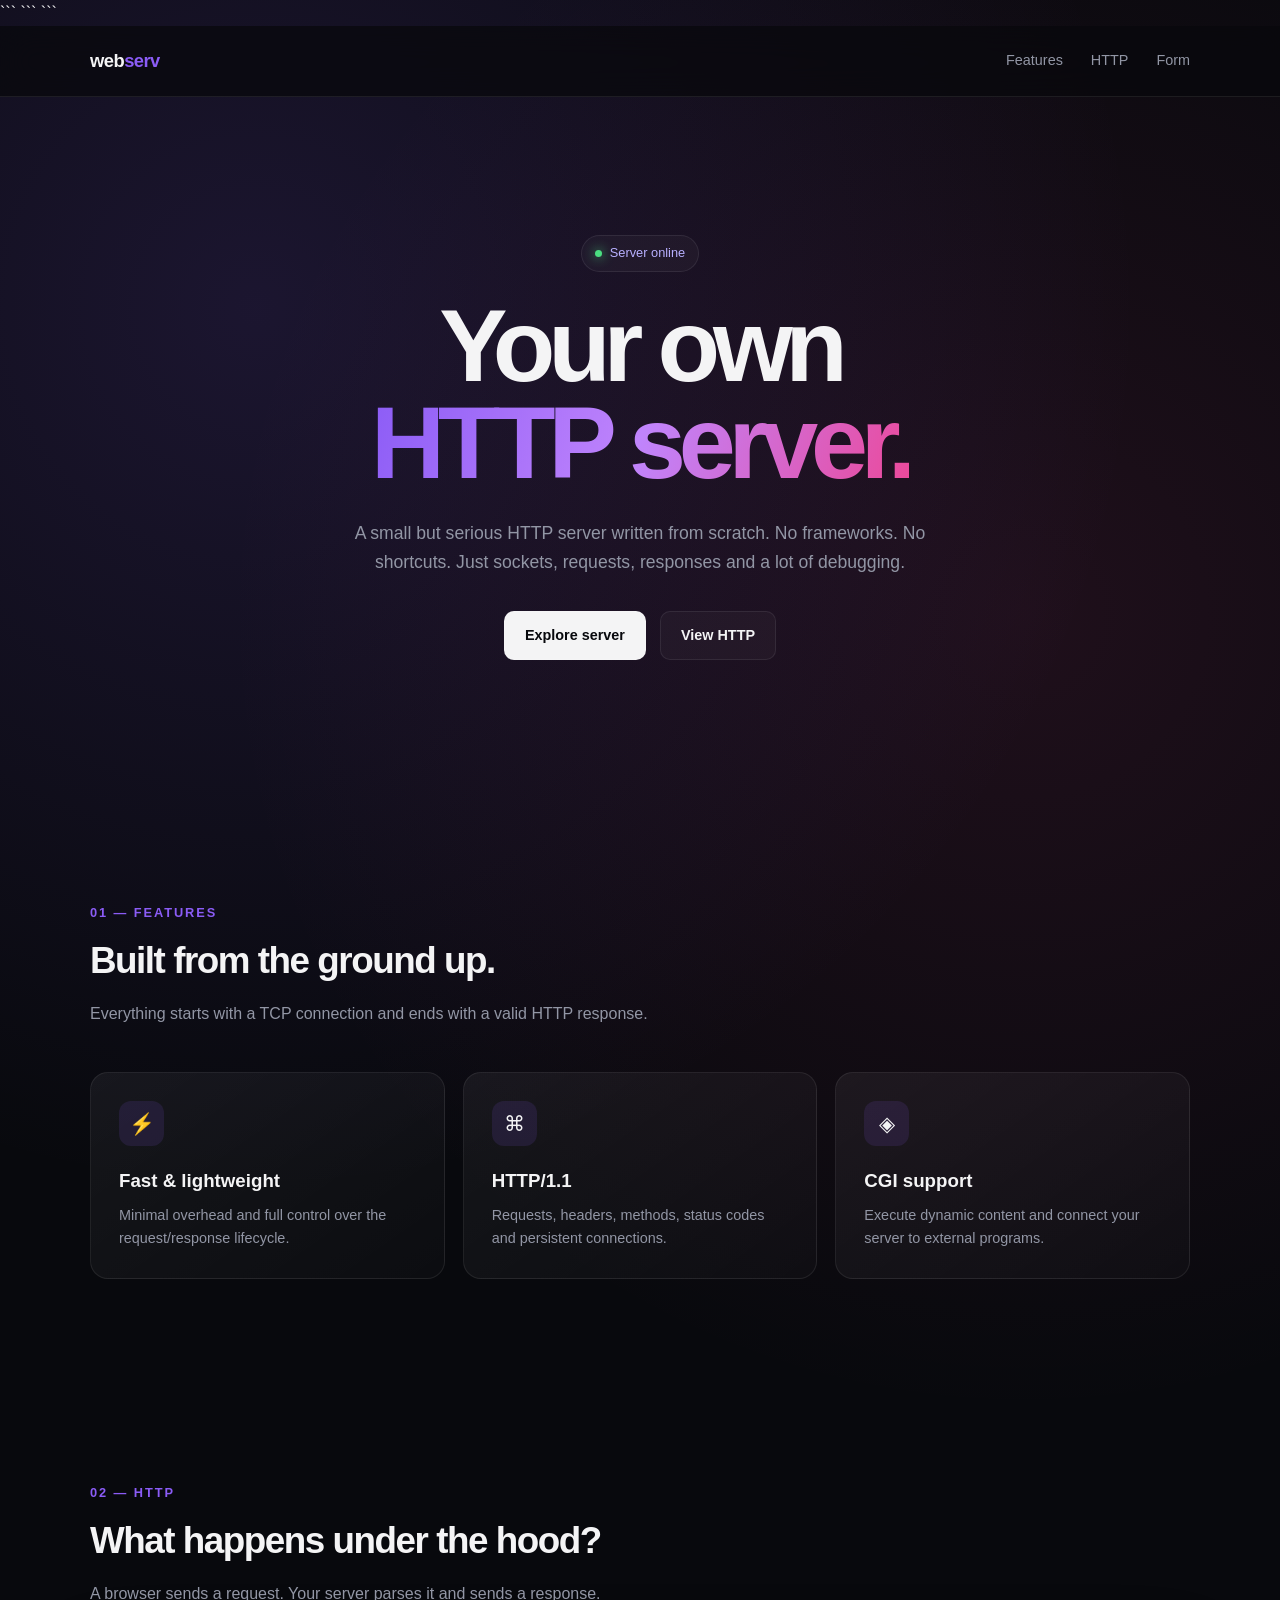
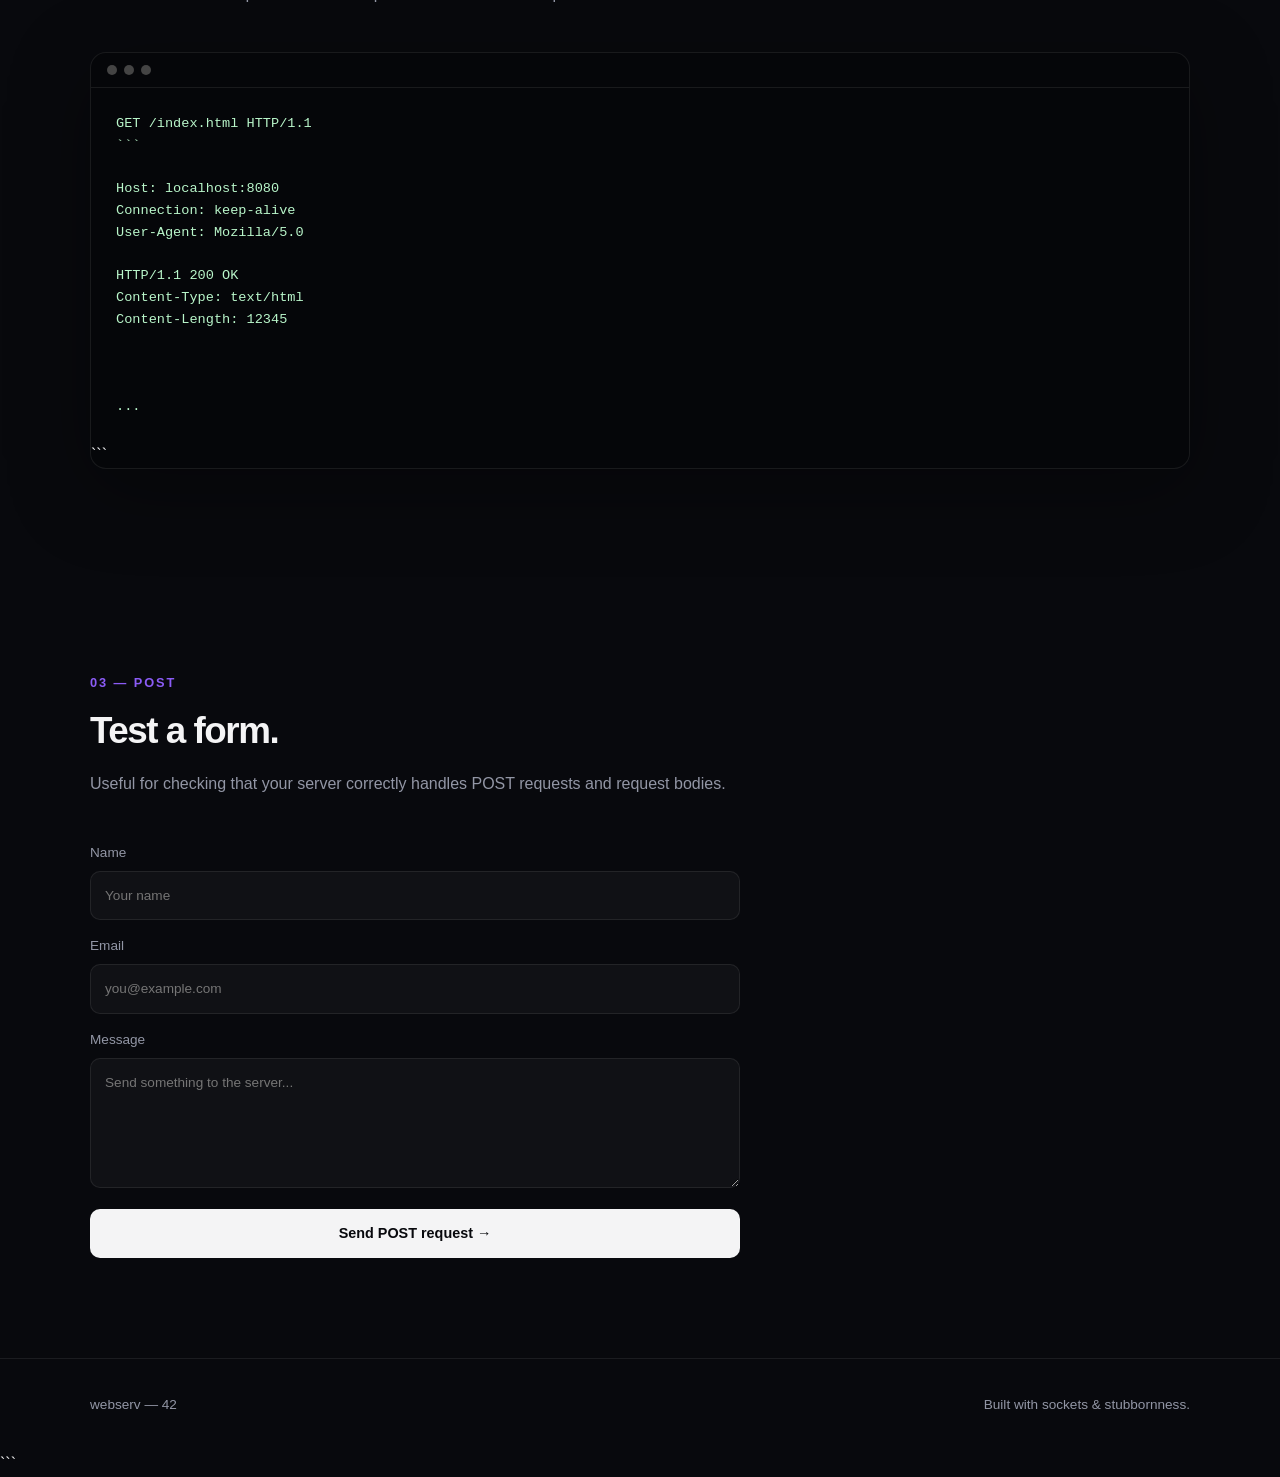
==== www/web.html @ b3bb8d5b "feat: add isKeepAlive to the _request" ====
<!DOCTYPE html>

<html lang="es">
<head>
    <meta charset="UTF-8">
    <meta name="viewport" content="width=device-width, initial-scale=1.0">
    <title>Webserv — 42</title>

```
<style>
    * {
        margin: 0;
        padding: 0;
        box-sizing: border-box;
    }

    :root {
        --bg: #08090d;
        --surface: #10121a;
        --surface-light: #171a24;
        --text: #f4f4f5;
        --muted: #9296a5;
        --accent: #8b5cf6;
        --accent-2: #ec4899;
        --border: rgba(255, 255, 255, 0.08);
    }

    html {
        scroll-behavior: smooth;
    }

    body {
        font-family: Inter, -apple-system, BlinkMacSystemFont, "Segoe UI",
                     Roboto, Helvetica, Arial, sans-serif;
        background:
            radial-gradient(circle at 20% 10%, rgba(139, 92, 246, 0.15), transparent 30%),
            radial-gradient(circle at 80% 20%, rgba(236, 72, 153, 0.10), transparent 30%),
            var(--bg);
        color: var(--text);
        min-height: 100vh;
        line-height: 1.6;
    }

    a {
        color: inherit;
        text-decoration: none;
    }

    .container {
        width: min(1100px, 92%);
        margin: auto;
    }

    /* NAVBAR */

    nav {
        position: sticky;
        top: 0;
        z-index: 10;
        border-bottom: 1px solid var(--border);
        background: rgba(8, 9, 13, 0.75);
        backdrop-filter: blur(16px);
    }

    .nav-inner {
        height: 70px;
        display: flex;
        align-items: center;
        justify-content: space-between;
    }

    .logo {
        font-size: 1.15rem;
        font-weight: 800;
        letter-spacing: -0.03em;
    }

    .logo span {
        color: var(--accent);
    }

    .nav-links {
        display: flex;
        gap: 28px;
        color: var(--muted);
        font-size: 0.9rem;
    }

    .nav-links a {
        transition: color 0.2s ease;
    }

    .nav-links a:hover {
        color: var(--text);
    }

    /* HERO */

    .hero {
        min-height: 78vh;
        display: flex;
        align-items: center;
        text-align: center;
    }

    .hero-content {
        max-width: 850px;
        margin: auto;
    }

    .badge {
        display: inline-flex;
        align-items: center;
        gap: 8px;
        padding: 7px 13px;
        border: 1px solid var(--border);
        border-radius: 999px;
        background: rgba(255, 255, 255, 0.03);
        color: #b8b0ff;
        font-size: 0.8rem;
        margin-bottom: 25px;
    }

    .dot {
        width: 7px;
        height: 7px;
        background: #4ade80;
        border-radius: 50%;
        box-shadow: 0 0 12px #4ade80;
    }

    h1 {
        font-size: clamp(3.2rem, 8vw, 6.8rem);
        line-height: 0.95;
        letter-spacing: -0.07em;
        margin-bottom: 28px;
    }

    h1 .gradient {
        background: linear-gradient(
            110deg,
            var(--accent),
            #c084fc,
            var(--accent-2)
        );
        -webkit-background-clip: text;
        background-clip: text;
        color: transparent;
    }

    .hero p {
        max-width: 650px;
        margin: auto;
        color: var(--muted);
        font-size: 1.1rem;
    }

    .buttons {
        margin-top: 35px;
        display: flex;
        justify-content: center;
        gap: 14px;
        flex-wrap: wrap;
    }

    .btn {
        padding: 12px 20px;
        border-radius: 10px;
        border: 1px solid var(--border);
        font-weight: 600;
        font-size: 0.9rem;
        transition: all 0.2s ease;
    }

    .btn-primary {
        background: var(--text);
        color: var(--bg);
    }

    .btn-secondary {
        background: rgba(255, 255, 255, 0.03);
    }

    .btn:hover {
        transform: translateY(-2px);
        border-color: rgba(255, 255, 255, 0.2);
    }

    /* SECTIONS */

    section {
        padding: 100px 0;
    }

    .section-header {
        margin-bottom: 45px;
    }

    .section-header span {
        color: var(--accent);
        font-size: 0.8rem;
        font-weight: 700;
        text-transform: uppercase;
        letter-spacing: 0.15em;
    }

    .section-header h2 {
        margin-top: 8px;
        font-size: 2.3rem;
        letter-spacing: -0.04em;
    }

    .section-header p {
        margin-top: 10px;
        color: var(--muted);
    }

    /* CARDS */

    .grid {
        display: grid;
        grid-template-columns: repeat(3, 1fr);
        gap: 18px;
    }

    .card {
        padding: 28px;
        background: linear-gradient(
            145deg,
            rgba(255,255,255,0.055),
            rgba(255,255,255,0.02)
        );
        border: 1px solid var(--border);
        border-radius: 18px;
        transition: transform 0.25s ease, border-color 0.25s ease;
    }

    .card:hover {
        transform: translateY(-5px);
        border-color: rgba(139, 92, 246, 0.4);
    }

    .icon {
        width: 45px;
        height: 45px;
        display: grid;
        place-items: center;
        border-radius: 12px;
        background: rgba(139, 92, 246, 0.12);
        margin-bottom: 20px;
        font-size: 1.3rem;
    }

    .card h3 {
        margin-bottom: 8px;
    }

    .card p {
        color: var(--muted);
        font-size: 0.9rem;
    }

    /* HTTP TEST */

    .terminal {
        border: 1px solid var(--border);
        background: #050609;
        border-radius: 16px;
        overflow: hidden;
        box-shadow: 0 20px 80px rgba(0,0,0,0.35);
    }

    .terminal-bar {
        padding: 12px 16px;
        border-bottom: 1px solid var(--border);
        display: flex;
        align-items: center;
        gap: 7px;
    }

    .terminal-dot {
        width: 10px;
        height: 10px;
        border-radius: 50%;
        background: #444;
    }

    pre {
        padding: 25px;
        overflow-x: auto;
        color: #b9f6ca;
        font-family: "SFMono-Regular", Consolas, monospace;
        font-size: 0.85rem;
    }

    /* FORM */

    .form-wrapper {
        max-width: 650px;
    }

    form {
        display: grid;
        gap: 15px;
    }

    label {
        font-size: 0.85rem;
        color: var(--muted);
    }

    input,
    textarea {
        width: 100%;
        margin-top: 7px;
        padding: 13px 14px;
        background: rgba(255,255,255,0.035);
        border: 1px solid var(--border);
        border-radius: 10px;
        color: var(--text);
        outline: none;
        font: inherit;
    }

    input:focus,
    textarea:focus {
        border-color: var(--accent);
    }

    textarea {
        min-height: 130px;
        resize: vertical;
    }

    button {
        cursor: pointer;
        border: none;
        font: inherit;
    }

    /* FOOTER */

    footer {
        padding: 35px 0;
        border-top: 1px solid var(--border);
        color: var(--muted);
        font-size: 0.85rem;
    }

    .footer-inner {
        display: flex;
        justify-content: space-between;
        gap: 20px;
        flex-wrap: wrap;
    }

    /* RESPONSIVE */

    @media (max-width: 750px) {
        .nav-links {
            display: none;
        }

        .grid {
            grid-template-columns: 1fr;
        }

        section {
            padding: 70px 0;
        }

        .hero {
            min-height: 70vh;
        }
    }
</style>
```

</head>

<body>

```
<nav>
    <div class="container nav-inner">
        <a href="#" class="logo">web<span>serv</span></a>

        <div class="nav-links">
            <a href="#features">Features</a>
            <a href="#http">HTTP</a>
            <a href="#form">Form</a>
        </div>
    </div>
</nav>

<main>

    <section class="hero">
        <div class="container hero-content">

            <div class="badge">
                <span class="dot"></span>
                Server online
            </div>

            <h1>
                Your own<br>
                <span class="gradient">HTTP server.</span>
            </h1>

            <p>
                A small but serious HTTP server written from scratch.
                No frameworks. No shortcuts. Just sockets, requests,
                responses and a lot of debugging.
            </p>

            <div class="buttons">
                <a href="#features" class="btn btn-primary">
                    Explore server
                </a>

                <a href="#http" class="btn btn-secondary">
                    View HTTP
                </a>
            </div>

        </div>
    </section>

    <section id="features">
        <div class="container">

            <div class="section-header">
                <span>01 — Features</span>
                <h2>Built from the ground up.</h2>
                <p>
                    Everything starts with a TCP connection and ends with
                    a valid HTTP response.
                </p>
            </div>

            <div class="grid">

                <article class="card">
                    <div class="icon">⚡</div>
                    <h3>Fast & lightweight</h3>
                    <p>
                        Minimal overhead and full control over the
                        request/response lifecycle.
                    </p>
                </article>

                <article class="card">
                    <div class="icon">⌘</div>
                    <h3>HTTP/1.1</h3>
                    <p>
                        Requests, headers, methods, status codes and
                        persistent connections.
                    </p>
                </article>

                <article class="card">
                    <div class="icon">◈</div>
                    <h3>CGI support</h3>
                    <p>
                        Execute dynamic content and connect your server
                        to external programs.
                    </p>
                </article>

            </div>
        </div>
    </section>

    <section id="http">
        <div class="container">

            <div class="section-header">
                <span>02 — HTTP</span>
                <h2>What happens under the hood?</h2>
                <p>
                    A browser sends a request. Your server parses it and
                    sends a response.
                </p>
            </div>

            <div class="terminal">

                <div class="terminal-bar">
                    <span class="terminal-dot"></span>
                    <span class="terminal-dot"></span>
                    <span class="terminal-dot"></span>
                </div>

                <pre>GET /index.html HTTP/1.1
```

Host: localhost:8080
Connection: keep-alive
User-Agent: Mozilla/5.0

HTTP/1.1 200 OK
Content-Type: text/html
Content-Length: 12345

<!DOCTYPE html>
<html>
...
</html></pre>

```
            </div>
        </div>
    </section>

    <section id="form">
        <div class="container">

            <div class="section-header">
                <span>03 — POST</span>
                <h2>Test a form.</h2>
                <p>
                    Useful for checking that your server correctly handles
                    POST requests and request bodies.
                </p>
            </div>

            <div class="form-wrapper">

                <form action="/submit" method="POST">

                    <label>
                        Name
                        <input
                            type="text"
                            name="name"
                            placeholder="Your name"
                            required
                        >
                    </label>

                    <label>
                        Email
                        <input
                            type="email"
                            name="email"
                            placeholder="you@example.com"
                            required
                        >
                    </label>

                    <label>
                        Message
                        <textarea
                            name="message"
                            placeholder="Send something to the server..."
                        ></textarea>
                    </label>

                    <button
                        type="submit"
                        class="btn btn-primary"
                    >
                        Send POST request →
                    </button>

                </form>

            </div>
        </div>
    </section>

</main>

<footer>
    <div class="container footer-inner">
        <span>webserv — 42</span>
        <span>Built with sockets & stubbornness.</span>
    </div>
</footer>
```

</body>
</html>
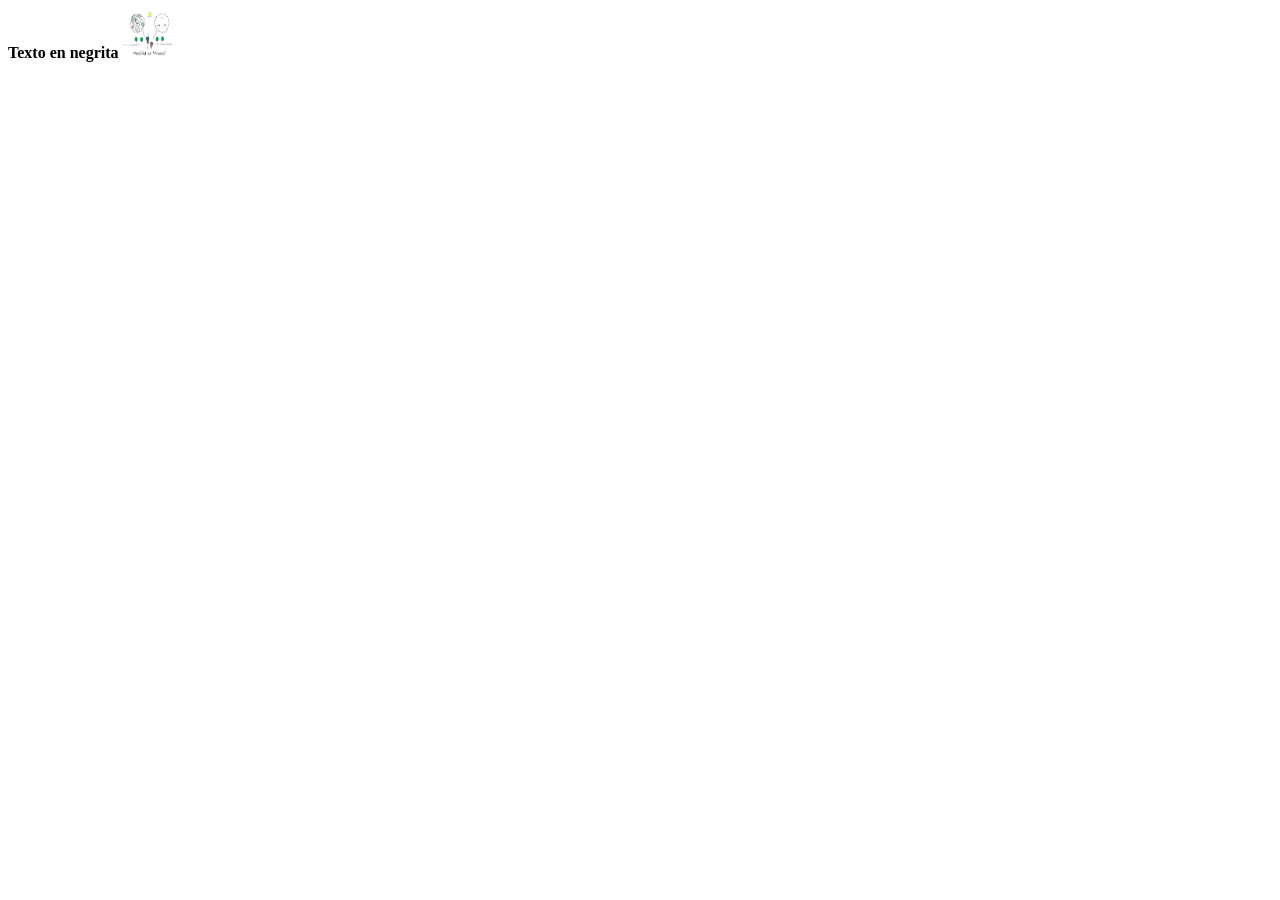
==== commit 79b9dbf3: "feat: GET implementation" ====
--- a/www/web.html
+++ b/www/web.html
@@ -1,585 +1,15 @@
 <!DOCTYPE html>
+	<head>
+		<title> Webserv </title> 
+		<script src="inv.js"> </script>
 
-<html lang="es">
-<head>
-    <meta charset="UTF-8">
-    <meta name="viewport" content="width=device-width, initial-scale=1.0">
-    <title>Webserv — 42</title>
 
-```
-<style>
-    * {
-        margin: 0;
-        padding: 0;
-        box-sizing: border-box;
-    }
-
-    :root {
-        --bg: #08090d;
-        --surface: #10121a;
-        --surface-light: #171a24;
-        --text: #f4f4f5;
-        --muted: #9296a5;
-        --accent: #8b5cf6;
-        --accent-2: #ec4899;
-        --border: rgba(255, 255, 255, 0.08);
-    }
-
-    html {
-        scroll-behavior: smooth;
-    }
-
-    body {
-        font-family: Inter, -apple-system, BlinkMacSystemFont, "Segoe UI",
-                     Roboto, Helvetica, Arial, sans-serif;
-        background:
-            radial-gradient(circle at 20% 10%, rgba(139, 92, 246, 0.15), transparent 30%),
-            radial-gradient(circle at 80% 20%, rgba(236, 72, 153, 0.10), transparent 30%),
-            var(--bg);
-        color: var(--text);
-        min-height: 100vh;
-        line-height: 1.6;
-    }
-
-    a {
-        color: inherit;
-        text-decoration: none;
-    }
-
-    .container {
-        width: min(1100px, 92%);
-        margin: auto;
-    }
-
-    /* NAVBAR */
-
-    nav {
-        position: sticky;
-        top: 0;
-        z-index: 10;
-        border-bottom: 1px solid var(--border);
-        background: rgba(8, 9, 13, 0.75);
-        backdrop-filter: blur(16px);
-    }
-
-    .nav-inner {
-        height: 70px;
-        display: flex;
-        align-items: center;
-        justify-content: space-between;
-    }
-
-    .logo {
-        font-size: 1.15rem;
-        font-weight: 800;
-        letter-spacing: -0.03em;
-    }
-
-    .logo span {
-        color: var(--accent);
-    }
-
-    .nav-links {
-        display: flex;
-        gap: 28px;
-        color: var(--muted);
-        font-size: 0.9rem;
-    }
-
-    .nav-links a {
-        transition: color 0.2s ease;
-    }
-
-    .nav-links a:hover {
-        color: var(--text);
-    }
-
-    /* HERO */
-
-    .hero {
-        min-height: 78vh;
-        display: flex;
-        align-items: center;
-        text-align: center;
-    }
-
-    .hero-content {
-        max-width: 850px;
-        margin: auto;
-    }
-
-    .badge {
-        display: inline-flex;
-        align-items: center;
-        gap: 8px;
-        padding: 7px 13px;
-        border: 1px solid var(--border);
-        border-radius: 999px;
-        background: rgba(255, 255, 255, 0.03);
-        color: #b8b0ff;
-        font-size: 0.8rem;
-        margin-bottom: 25px;
-    }
-
-    .dot {
-        width: 7px;
-        height: 7px;
-        background: #4ade80;
-        border-radius: 50%;
-        box-shadow: 0 0 12px #4ade80;
-    }
-
-    h1 {
-        font-size: clamp(3.2rem, 8vw, 6.8rem);
-        line-height: 0.95;
-        letter-spacing: -0.07em;
-        margin-bottom: 28px;
-    }
-
-    h1 .gradient {
-        background: linear-gradient(
-            110deg,
-            var(--accent),
-            #c084fc,
-            var(--accent-2)
-        );
-        -webkit-background-clip: text;
-        background-clip: text;
-        color: transparent;
-    }
-
-    .hero p {
-        max-width: 650px;
-        margin: auto;
-        color: var(--muted);
-        font-size: 1.1rem;
-    }
-
-    .buttons {
-        margin-top: 35px;
-        display: flex;
-        justify-content: center;
-        gap: 14px;
-        flex-wrap: wrap;
-    }
-
-    .btn {
-        padding: 12px 20px;
-        border-radius: 10px;
-        border: 1px solid var(--border);
-        font-weight: 600;
-        font-size: 0.9rem;
-        transition: all 0.2s ease;
-    }
-
-    .btn-primary {
-        background: var(--text);
-        color: var(--bg);
-    }
-
-    .btn-secondary {
-        background: rgba(255, 255, 255, 0.03);
-    }
-
-    .btn:hover {
-        transform: translateY(-2px);
-        border-color: rgba(255, 255, 255, 0.2);
-    }
-
-    /* SECTIONS */
-
-    section {
-        padding: 100px 0;
-    }
-
-    .section-header {
-        margin-bottom: 45px;
-    }
-
-    .section-header span {
-        color: var(--accent);
-        font-size: 0.8rem;
-        font-weight: 700;
-        text-transform: uppercase;
-        letter-spacing: 0.15em;
-    }
-
-    .section-header h2 {
-        margin-top: 8px;
-        font-size: 2.3rem;
-        letter-spacing: -0.04em;
-    }
-
-    .section-header p {
-        margin-top: 10px;
-        color: var(--muted);
-    }
-
-    /* CARDS */
-
-    .grid {
-        display: grid;
-        grid-template-columns: repeat(3, 1fr);
-        gap: 18px;
-    }
-
-    .card {
-        padding: 28px;
-        background: linear-gradient(
-            145deg,
-            rgba(255,255,255,0.055),
-            rgba(255,255,255,0.02)
-        );
-        border: 1px solid var(--border);
-        border-radius: 18px;
-        transition: transform 0.25s ease, border-color 0.25s ease;
-    }
-
-    .card:hover {
-        transform: translateY(-5px);
-        border-color: rgba(139, 92, 246, 0.4);
-    }
-
-    .icon {
-        width: 45px;
-        height: 45px;
-        display: grid;
-        place-items: center;
-        border-radius: 12px;
-        background: rgba(139, 92, 246, 0.12);
-        margin-bottom: 20px;
-        font-size: 1.3rem;
-    }
-
-    .card h3 {
-        margin-bottom: 8px;
-    }
-
-    .card p {
-        color: var(--muted);
-        font-size: 0.9rem;
-    }
-
-    /* HTTP TEST */
-
-    .terminal {
-        border: 1px solid var(--border);
-        background: #050609;
-        border-radius: 16px;
-        overflow: hidden;
-        box-shadow: 0 20px 80px rgba(0,0,0,0.35);
-    }
-
-    .terminal-bar {
-        padding: 12px 16px;
-        border-bottom: 1px solid var(--border);
-        display: flex;
-        align-items: center;
-        gap: 7px;
-    }
-
-    .terminal-dot {
-        width: 10px;
-        height: 10px;
-        border-radius: 50%;
-        background: #444;
-    }
-
-    pre {
-        padding: 25px;
-        overflow-x: auto;
-        color: #b9f6ca;
-        font-family: "SFMono-Regular", Consolas, monospace;
-        font-size: 0.85rem;
-    }
-
-    /* FORM */
-
-    .form-wrapper {
-        max-width: 650px;
-    }
-
-    form {
-        display: grid;
-        gap: 15px;
-    }
-
-    label {
-        font-size: 0.85rem;
-        color: var(--muted);
-    }
-
-    input,
-    textarea {
-        width: 100%;
-        margin-top: 7px;
-        padding: 13px 14px;
-        background: rgba(255,255,255,0.035);
-        border: 1px solid var(--border);
-        border-radius: 10px;
-        color: var(--text);
-        outline: none;
-        font: inherit;
-    }
-
-    input:focus,
-    textarea:focus {
-        border-color: var(--accent);
-    }
-
-    textarea {
-        min-height: 130px;
-        resize: vertical;
-    }
-
-    button {
-        cursor: pointer;
-        border: none;
-        font: inherit;
-    }
-
-    /* FOOTER */
-
-    footer {
-        padding: 35px 0;
-        border-top: 1px solid var(--border);
-        color: var(--muted);
-        font-size: 0.85rem;
-    }
-
-    .footer-inner {
-        display: flex;
-        justify-content: space-between;
-        gap: 20px;
-        flex-wrap: wrap;
-    }
-
-    /* RESPONSIVE */
-
-    @media (max-width: 750px) {
-        .nav-links {
-            display: none;
-        }
-
-        .grid {
-            grid-template-columns: 1fr;
-        }
-
-        section {
-            padding: 70px 0;
-        }
-
-        .hero {
-            min-height: 70vh;
-        }
-    }
-</style>
-```
-
-</head>
+	</head>
 
 <body>
-
-```
-<nav>
-    <div class="container nav-inner">
-        <a href="#" class="logo">web<span>serv</span></a>
-
-        <div class="nav-links">
-            <a href="#features">Features</a>
-            <a href="#http">HTTP</a>
-            <a href="#form">Form</a>
-        </div>
-    </div>
-</nav>
-
-<main>
-
-    <section class="hero">
-        <div class="container hero-content">
-
-            <div class="badge">
-                <span class="dot"></span>
-                Server online
-            </div>
-
-            <h1>
-                Your own<br>
-                <span class="gradient">HTTP server.</span>
-            </h1>
-
-            <p>
-                A small but serious HTTP server written from scratch.
-                No frameworks. No shortcuts. Just sockets, requests,
-                responses and a lot of debugging.
-            </p>
-
-            <div class="buttons">
-                <a href="#features" class="btn btn-primary">
-                    Explore server
-                </a>
-
-                <a href="#http" class="btn btn-secondary">
-                    View HTTP
-                </a>
-            </div>
-
-        </div>
-    </section>
-
-    <section id="features">
-        <div class="container">
-
-            <div class="section-header">
-                <span>01 — Features</span>
-                <h2>Built from the ground up.</h2>
-                <p>
-                    Everything starts with a TCP connection and ends with
-                    a valid HTTP response.
-                </p>
-            </div>
-
-            <div class="grid">
-
-                <article class="card">
-                    <div class="icon">⚡</div>
-                    <h3>Fast & lightweight</h3>
-                    <p>
-                        Minimal overhead and full control over the
-                        request/response lifecycle.
-                    </p>
-                </article>
-
-                <article class="card">
-                    <div class="icon">⌘</div>
-                    <h3>HTTP/1.1</h3>
-                    <p>
-                        Requests, headers, methods, status codes and
-                        persistent connections.
-                    </p>
-                </article>
-
-                <article class="card">
-                    <div class="icon">◈</div>
-                    <h3>CGI support</h3>
-                    <p>
-                        Execute dynamic content and connect your server
-                        to external programs.
-                    </p>
-                </article>
-
-            </div>
-        </div>
-    </section>
-
-    <section id="http">
-        <div class="container">
-
-            <div class="section-header">
-                <span>02 — HTTP</span>
-                <h2>What happens under the hood?</h2>
-                <p>
-                    A browser sends a request. Your server parses it and
-                    sends a response.
-                </p>
-            </div>
-
-            <div class="terminal">
-
-                <div class="terminal-bar">
-                    <span class="terminal-dot"></span>
-                    <span class="terminal-dot"></span>
-                    <span class="terminal-dot"></span>
-                </div>
-
-                <pre>GET /index.html HTTP/1.1
-```
-
-Host: localhost:8080
-Connection: keep-alive
-User-Agent: Mozilla/5.0
-
-HTTP/1.1 200 OK
-Content-Type: text/html
-Content-Length: 12345
-
-<!DOCTYPE html>
-<html>
-...
-</html></pre>
-
-```
-            </div>
-        </div>
-    </section>
-
-    <section id="form">
-        <div class="container">
-
-            <div class="section-header">
-                <span>03 — POST</span>
-                <h2>Test a form.</h2>
-                <p>
-                    Useful for checking that your server correctly handles
-                    POST requests and request bodies.
-                </p>
-            </div>
-
-            <div class="form-wrapper">
-
-                <form action="/submit" method="POST">
-
-                    <label>
-                        Name
-                        <input
-                            type="text"
-                            name="name"
-                            placeholder="Your name"
-                            required
-                        >
-                    </label>
-
-                    <label>
-                        Email
-                        <input
-                            type="email"
-                            name="email"
-                            placeholder="you@example.com"
-                            required
-                        >
-                    </label>
-
-                    <label>
-                        Message
-                        <textarea
-                            name="message"
-                            placeholder="Send something to the server..."
-                        ></textarea>
-                    </label>
-
-                    <button
-                        type="submit"
-                        class="btn btn-primary"
-                    >
-                        Send POST request →
-                    </button>
-
-                </form>
-
-            </div>
-        </div>
-    </section>
-
-</main>
-
-<footer>
-    <div class="container footer-inner">
-        <span>webserv — 42</span>
-        <span>Built with sockets & stubbornness.</span>
-    </div>
-</footer>
-```
-
+	<b> Texto en negrita </b>
+	<img src="Mindfull.jpg" height="50" width="50" />
 </body>
 </html>
 
+
